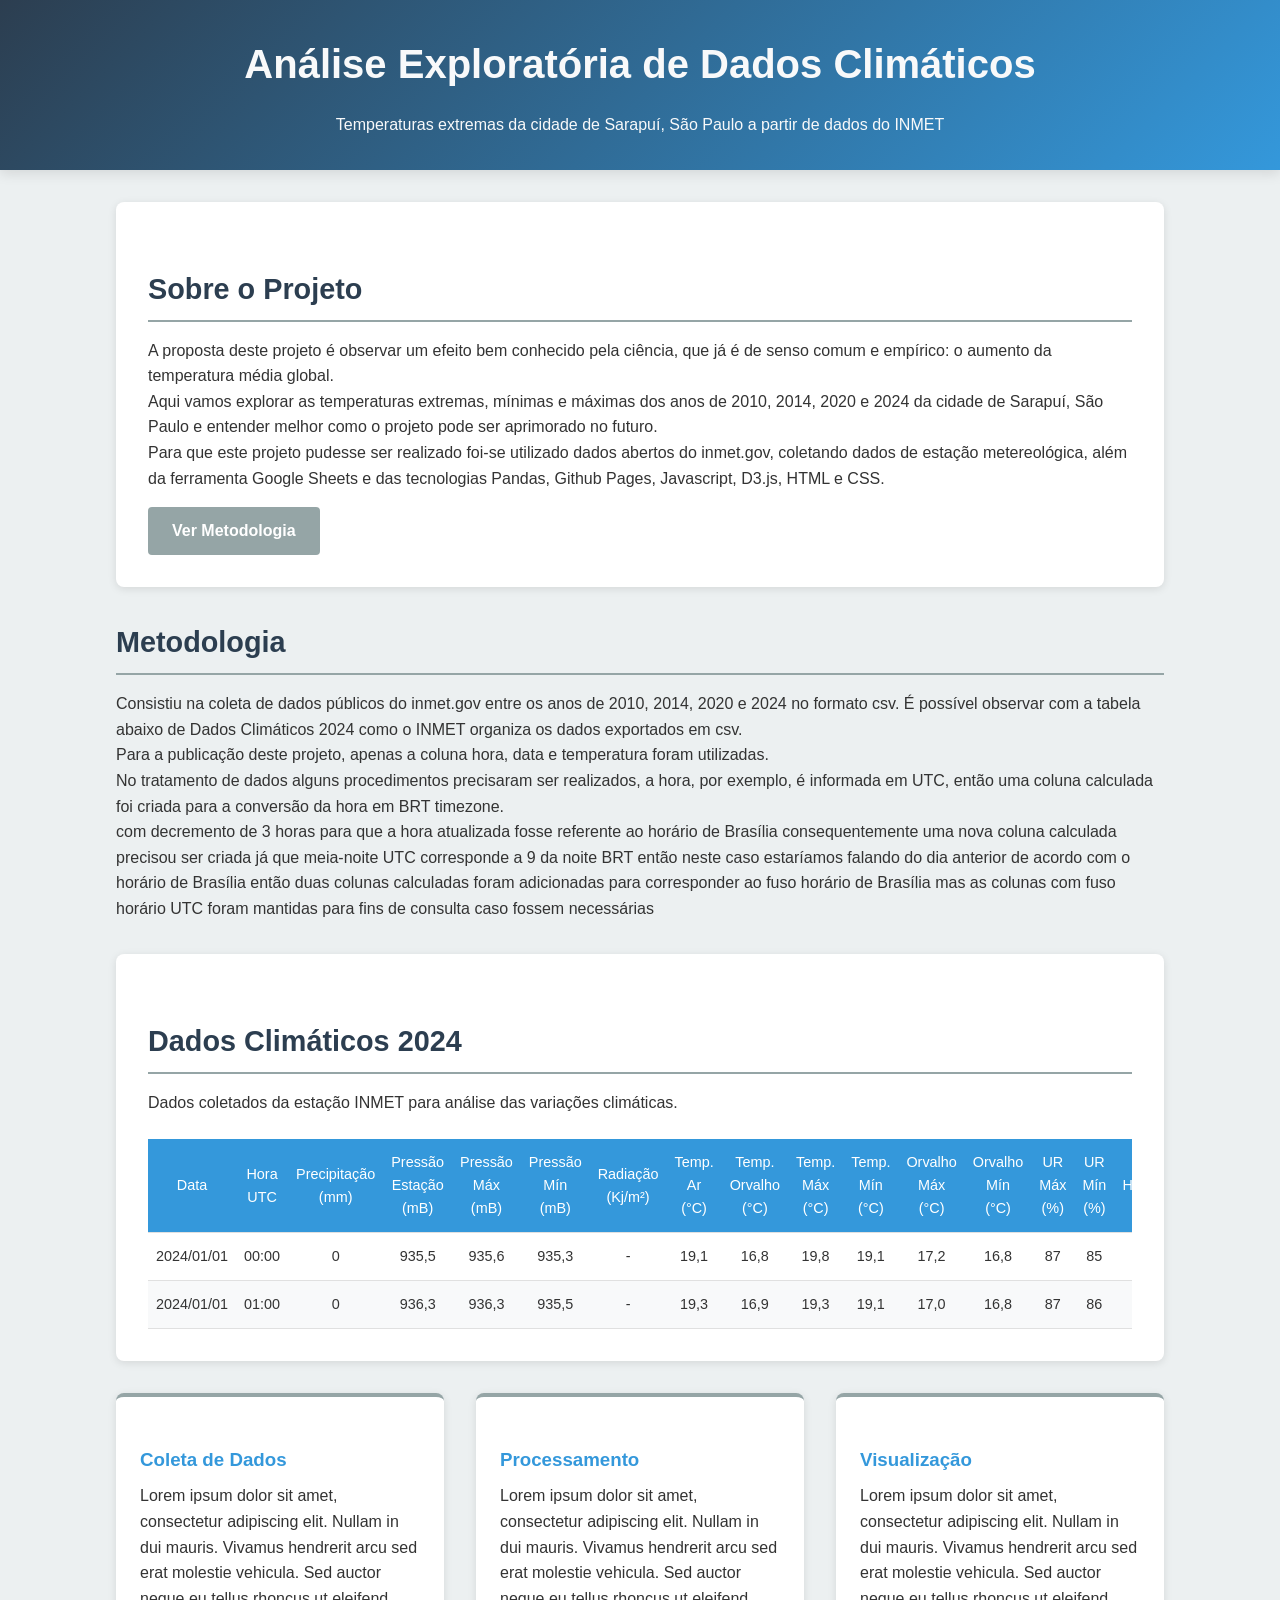
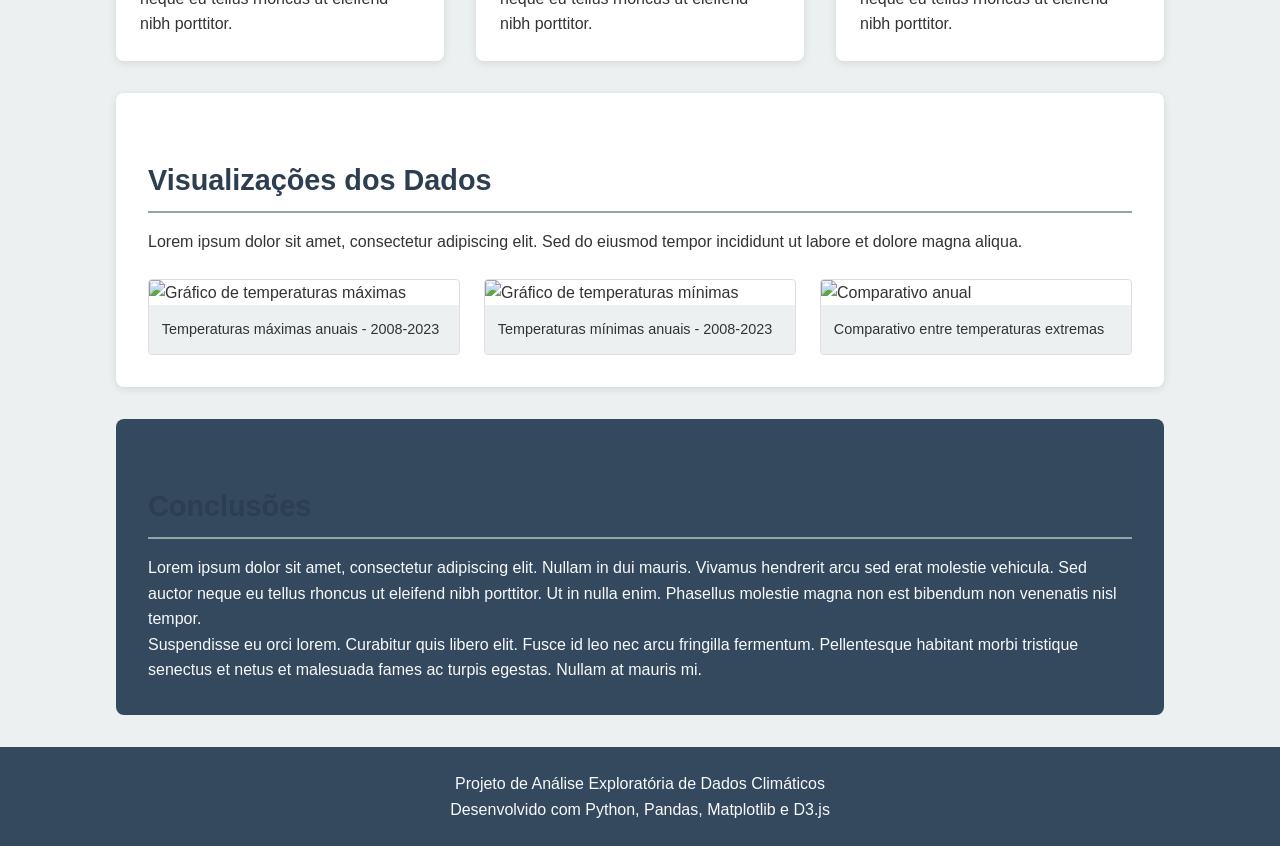
==== website/index.html @ 24cb168b "em desenvolvimento" ====
<!DOCTYPE html>
<html lang="pt-BR">

<head>
    <meta charset="UTF-8">
    <meta name="viewport" content="width=device-width, initial-scale=1.0">
    <title>Análise Climática - Dados INMET</title>
    <link rel="stylesheet" type="text/css" href="./style.css">
</head>

<body>
    <header>
        <div class="container">
            <h1>Análise Exploratória de Dados Climáticos</h1>
            <p>Temperaturas extremas da cidade de Sarapuí, São Paulo a partir de dados do INMET</p>
        </div>
    </header>

    <main class="container">
        <section class="intro">
            <h2>Sobre o Projeto</h2>
            <p>A proposta deste projeto é observar um efeito bem conhecido pela ciência, que já é de senso comum e
                empírico: o aumento da temperatura média global.</p>
            <p>Aqui vamos explorar as temperaturas extremas, mínimas e máximas dos anos de 2010, 2014, 2020 e 2024 da
                cidade de Sarapuí, São Paulo e entender melhor como o projeto pode ser aprimorado no futuro.</p>
            <p>Para que este projeto pudesse ser realizado foi-se utilizado dados abertos do inmet.gov, coletando dados
                de estação metereológica, além da ferramenta Google Sheets e das tecnologias Pandas, Github Pages, Javascript, D3.js,
                HTML e CSS.</p>

            <a href="#methodology" class="btn">Ver Metodologia</a>
        </section>

        <section id="methodology">
            <h2>Metodologia</h2>
            <p>Consistiu na coleta de dados públicos do inmet.gov entre os anos de 2010, 2014, 2020 e 2024 no formato csv. É possível observar com a tabela abaixo de Dados Climáticos 2024 como o INMET organiza os dados exportados em csv.
<p>Para a publicação deste projeto, apenas a coluna hora, data e temperatura foram utilizadas.</p>
                <p>No tratamento de dados alguns procedimentos precisaram ser realizados, a hora, por exemplo, é informada em UTC, então uma coluna calculada foi criada para a conversão da hora em BRT timezone.</p>
                com decremento de 3 horas para que a hora atualizada fosse referente ao horário de Brasília
                consequentemente
                uma nova coluna calculada precisou ser criada já que meia-noite UTC corresponde a 9 da noite BRT então
                neste caso estaríamos falando do dia anterior de acordo com o horário de Brasília então duas colunas
                calculadas
                foram adicionadas para corresponder ao fuso horário de Brasília mas as colunas com fuso horário UTC
                foram mantidas
                para fins de consulta caso fossem necessárias</p>
            <section class="data-table">
                <h2>Dados Climáticos 2024</h2>
                <p>Dados coletados da estação INMET para análise das variações climáticas.</p>

                <div class="table-container">
                    <table>
                        <thead>
                            <tr>
                                <th>Data</th>
                                <th>Hora UTC</th>
                                <th>Precipitação (mm)</th>
                                <th>Pressão Estação (mB)</th>
                                <th>Pressão Máx (mB)</th>
                                <th>Pressão Mín (mB)</th>
                                <th>Radiação (Kj/m²)</th>
                                <th>Temp. Ar (°C)</th>
                                <th>Temp. Orvalho (°C)</th>
                                <th>Temp. Máx (°C)</th>
                                <th>Temp. Mín (°C)</th>
                                <th>Orvalho Máx (°C)</th>
                                <th>Orvalho Mín (°C)</th>
                                <th>UR Máx (%)</th>
                                <th>UR Mín (%)</th>
                                <th>UR Horária (%)</th>
                                <th>Vento Dir. (°)</th>
                                <th>Vento Raj. (m/s)</th>
                                <th>Vento Vel. (m/s)</th>
                            </tr>
                        </thead>
                        <tbody>
                            <tr>
                                <td>2024/01/01</td>
                                <td>00:00</td>
                                <td>0</td>
                                <td>935,5</td>
                                <td>935,6</td>
                                <td>935,3</td>
                                <td>-</td>
                                <td>19,1</td>
                                <td>16,8</td>
                                <td>19,8</td>
                                <td>19,1</td>
                                <td>17,2</td>
                                <td>16,8</td>
                                <td>87</td>
                                <td>85</td>
                                <td>86</td>
                                <td>162</td>
                                <td>8,4</td>
                                <td>5,4</td>
                            </tr>
                            <tr>
                                <td>2024/01/01</td>
                                <td>01:00</td>
                                <td>0</td>
                                <td>936,3</td>
                                <td>936,3</td>
                                <td>935,5</td>
                                <td>-</td>
                                <td>19,3</td>
                                <td>16,9</td>
                                <td>19,3</td>
                                <td>19,1</td>
                                <td>17,0</td>
                                <td>16,8</td>
                                <td>87</td>
                                <td>86</td>
                                <td>86</td>
                                <td>164</td>
                                <td>10,5</td>
                                <td>3,7</td>
                            </tr>
                        </tbody>
                    </table>
                </div>
            </section>

            <div class="methodology">
                <div class="method-card">
                    <h3>Coleta de Dados</h3>
                    <p>Lorem ipsum dolor sit amet, consectetur adipiscing elit. Nullam in dui mauris. Vivamus hendrerit
                        arcu sed erat molestie vehicula. Sed auctor neque eu tellus rhoncus ut eleifend nibh porttitor.
                    </p>
                </div>

                <div class="method-card">
                    <h3>Processamento</h3>
                    <p>Lorem ipsum dolor sit amet, consectetur adipiscing elit. Nullam in dui mauris. Vivamus hendrerit
                        arcu sed erat molestie vehicula. Sed auctor neque eu tellus rhoncus ut eleifend nibh porttitor.
                    </p>
                </div>

                <div class="method-card">
                    <h3>Visualização</h3>
                    <p>Lorem ipsum dolor sit amet, consectetur adipiscing elit. Nullam in dui mauris. Vivamus hendrerit
                        arcu sed erat molestie vehicula. Sed auctor neque eu tellus rhoncus ut eleifend nibh porttitor.
                    </p>
                </div>
            </div>
        </section>

        <section class="visualizations">
            <h2>Visualizações dos Dados</h2>
            <p>Lorem ipsum dolor sit amet, consectetur adipiscing elit. Sed do eiusmod tempor incididunt ut labore et
                dolore magna aliqua.</p>

            <div class="gallery">
                <div class="gallery-item">
                    <img src="https://via.placeholder.com/600x400/1a5276/ffffff?text=Gráfico+1"
                        alt="Gráfico de temperaturas máximas">
                    <div class="gallery-caption">Temperaturas máximas anuais - 2008-2023</div>
                </div>

                <div class="gallery-item">
                    <img src="https://via.placeholder.com/600x400/2980b9/ffffff?text=Gráfico+2"
                        alt="Gráfico de temperaturas mínimas">
                    <div class="gallery-caption">Temperaturas mínimas anuais - 2008-2023</div>
                </div>

                <div class="gallery-item">
                    <img src="https://via.placeholder.com/600x400/e67e22/ffffff?text=Gráfico+3" alt="Comparativo anual">
                    <div class="gallery-caption">Comparativo entre temperaturas extremas</div>
                </div>
            </div>
        </section>

        <section class="conclusion">
            <h2>Conclusões</h2>
            <p>Lorem ipsum dolor sit amet, consectetur adipiscing elit. Nullam in dui mauris. Vivamus hendrerit arcu sed
                erat molestie vehicula. Sed auctor neque eu tellus rhoncus ut eleifend nibh porttitor. Ut in nulla enim.
                Phasellus molestie magna non est bibendum non venenatis nisl tempor.</p>

            <p>Suspendisse eu orci lorem. Curabitur quis libero elit. Fusce id leo nec arcu fringilla fermentum.
                Pellentesque habitant morbi tristique senectus et netus et malesuada fames ac turpis egestas. Nullam at
                mauris mi.</p>
        </section>
    </main>

    <footer>
        <div class="container">
            <p>Projeto de Análise Exploratória de Dados Climáticos</p>
            <p>Desenvolvido com Python, Pandas, Matplotlib e D3.js</p>
        </div>
    </footer>
    <script src="./script.js"></script>
</body>

</html>
---- website/style.css ----
:root {
    --primary-color: #2c3e50;    /* Azul escuro quase negro */
    --secondary-color: #3498db;  /* Azul médio vibrante */
    --accent-color: #95a5a6;     /* Cinza azulado suave */
    --light-color: #ecf0f1;      /* Branco gelado */
    --dark-color: #34495e;       /* Azul petróleo */
    --text-color: #333;          /* Cinza escuro para texto */
    --text-light: #f8f9fa;       /* Branco para texto escuro */
}
        
        * {
            margin: 0;
            padding: 0;
            box-sizing: border-box;
        }
        
        body {
            font-family: 'Segoe UI', Tahoma, Geneva, Verdana, sans-serif;
            line-height: 1.6;
            color: var(--text-color);
            background-color: var(--light-color);
        }
        
        header {
            background: linear-gradient(135deg, var(--primary-color), var(--secondary-color));
            color: var(--text-light);
            padding: 2rem 0;
            text-align: center;
            box-shadow: 0 4px 12px rgba(0, 0, 0, 0.1);
        }
        
        .container {
            width: 85%;
            max-width: 1200px;
            margin: 0 auto;
            padding: 0 20px;
        }
        
        h1 {
            font-size: 2.5rem;
            margin-bottom: 1rem;
        }
        
        h2 {
            color: var(--primary-color);
            margin: 2rem 0 1rem;
            font-size: 1.8rem;
            border-bottom: 2px solid var(--accent-color);
            padding-bottom: 0.5rem;
        }
        
        h3 {
            color: var(--secondary-color);
            margin: 1.5rem 0 0.5rem;
        }
        
        .intro {
            background-color: white;
            padding: 2rem;
            border-radius: 8px;
            box-shadow: 0 2px 8px rgba(0, 0, 0, 0.1);
            margin: 2rem 0;
        }
        
        .methodology {
            display: flex;
            flex-wrap: wrap;
            gap: 2rem;
            margin: 2rem 0;
        }
        
        .method-card {
            flex: 1 1 300px;
            background: white;
            padding: 1.5rem;
            border-radius: 8px;
            box-shadow: 0 2px 8px rgba(0, 0, 0, 0.1);
            border-top: 4px solid var(--accent-color);
        }
        
        .visualizations {
            background-color: white;
            padding: 2rem;
            border-radius: 8px;
            box-shadow: 0 2px 8px rgba(0, 0, 0, 0.1);
            margin: 2rem 0;
        }
        
        .gallery {
            display: grid;
            grid-template-columns: repeat(auto-fill, minmax(300px, 1fr));
            gap: 1.5rem;
            margin-top: 1.5rem;
        }
        
        .gallery-item {
            border: 1px solid #ddd;
            border-radius: 4px;
            overflow: hidden;
        }
        
        .gallery-item img {
            width: 100%;
            height: auto;
            display: block;
        }
        
        .gallery-caption {
            padding: 0.8rem;
            background-color: var(--light-color);
            font-size: 0.9rem;
        }
        
        .conclusion {
            background-color: var(--dark-color);
            color: var(--text-light);
            padding: 2rem;
            border-radius: 8px;
            margin: 2rem 0;
        }
        
        footer {
            background-color: var(--dark-color);
            color: var(--text-light);
            text-align: center;
            padding: 1.5rem 0;
            margin-top: 2rem;
        }
        
        .btn {
            display: inline-block;
            background-color: var(--accent-color);
            color: white;
            padding: 0.7rem 1.5rem;
            border-radius: 4px;
            text-decoration: none;
            font-weight: bold;
            margin-top: 1rem;
            transition: background-color 0.3s;
        }
        
        .btn:hover {
            background-color: #d35400;
        }
        
        @media (max-width: 768px) {
            .methodology {
                flex-direction: column;
            }
            
            h1 {
                font-size: 2rem;
            }
        }

.data-table {
    background-color: white;
    padding: 2rem;
    border-radius: 8px;
    box-shadow: 0 2px 8px rgba(0, 0, 0, 0.1);
    margin: 2rem 0;
}

.table-container {
    overflow-x: auto;
    margin-top: 1.5rem;
}

table {
    width: 100%;
    border-collapse: collapse;
    font-size: 0.9rem;
}

th, td {
    padding: 12px 8px;
    text-align: center;
    border-bottom: 1px solid #e0e0e0;
}

th {
    background-color: #3498db;
    color: white;
    font-weight: 500;
    position: sticky;
    top: 0;
}

tr:nth-child(even) {
    background-color: #f8f9fa;
}

tr:hover {
    background-color: #e3f2fd;
}

@media (max-width: 768px) {
    th, td {
        padding: 8px 4px;
        font-size: 0.8rem;
    }
    
    .data-table {
        padding: 1rem;
    }
}
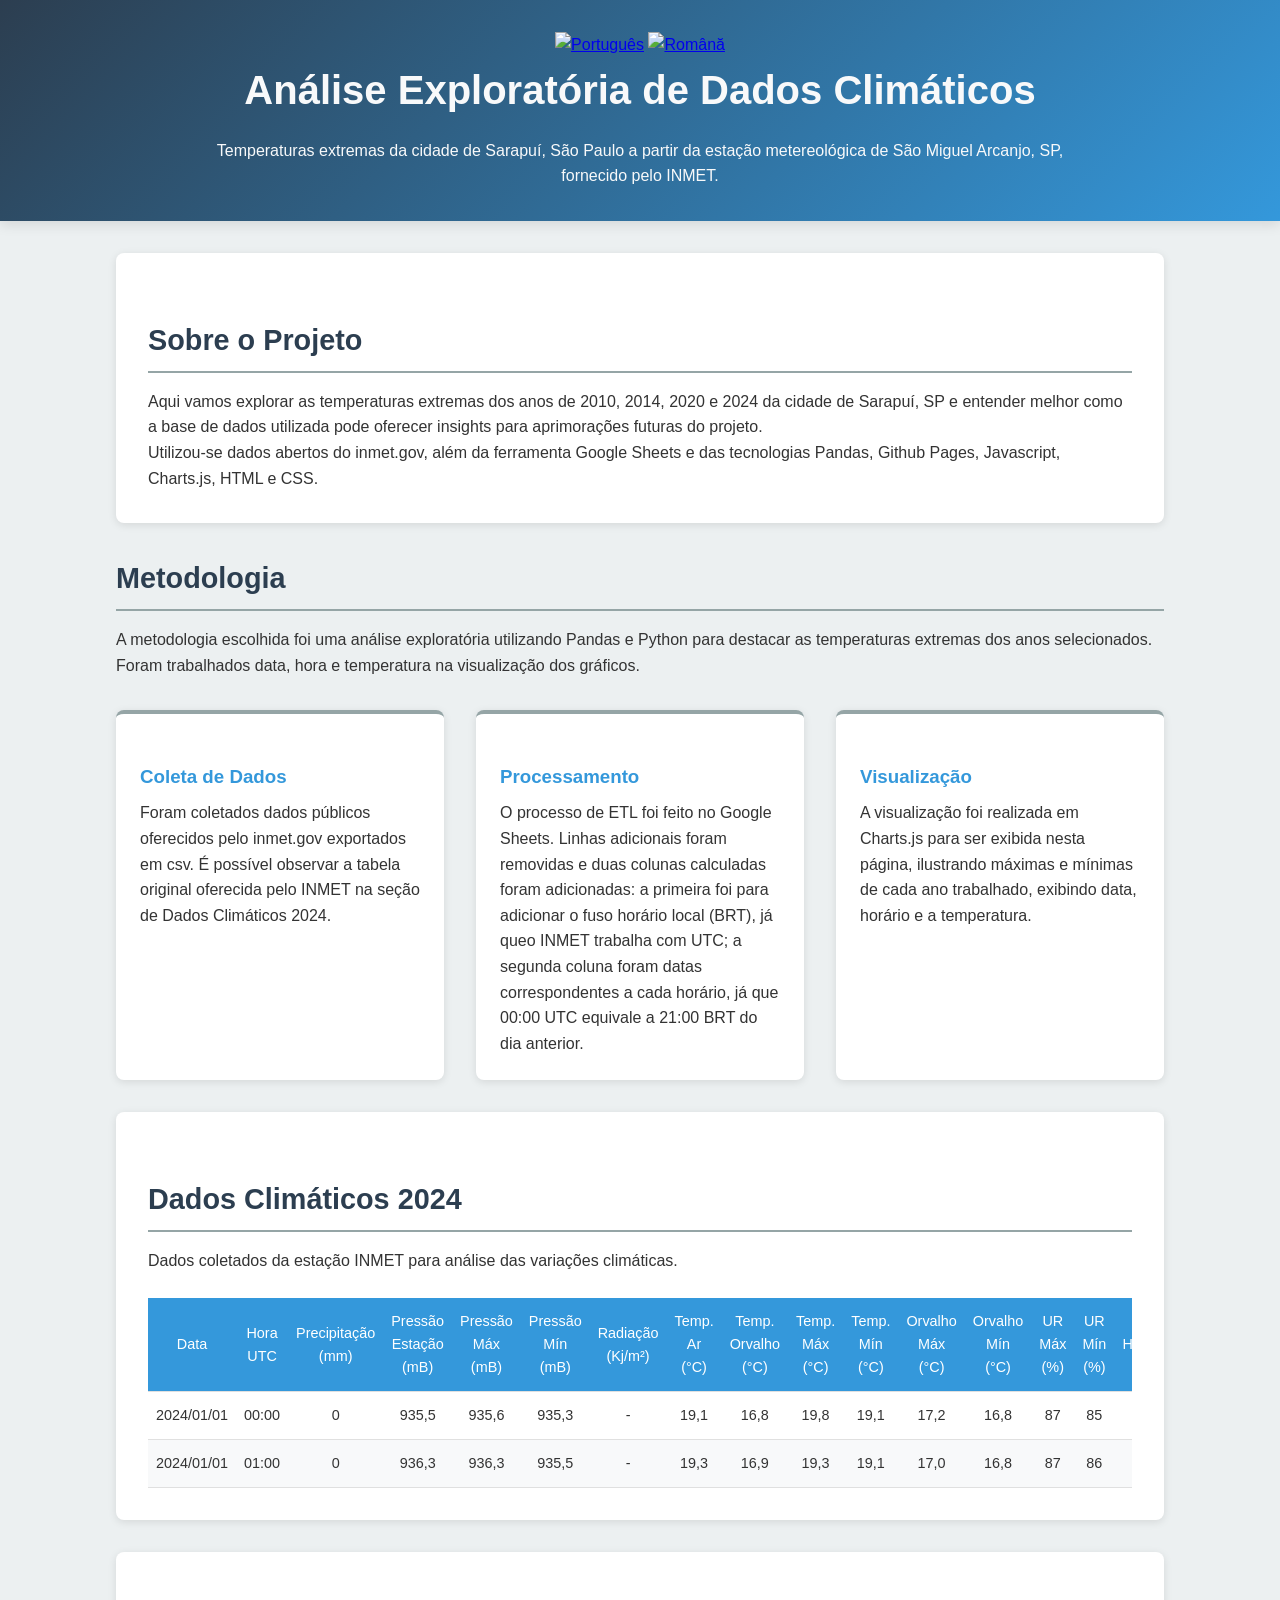
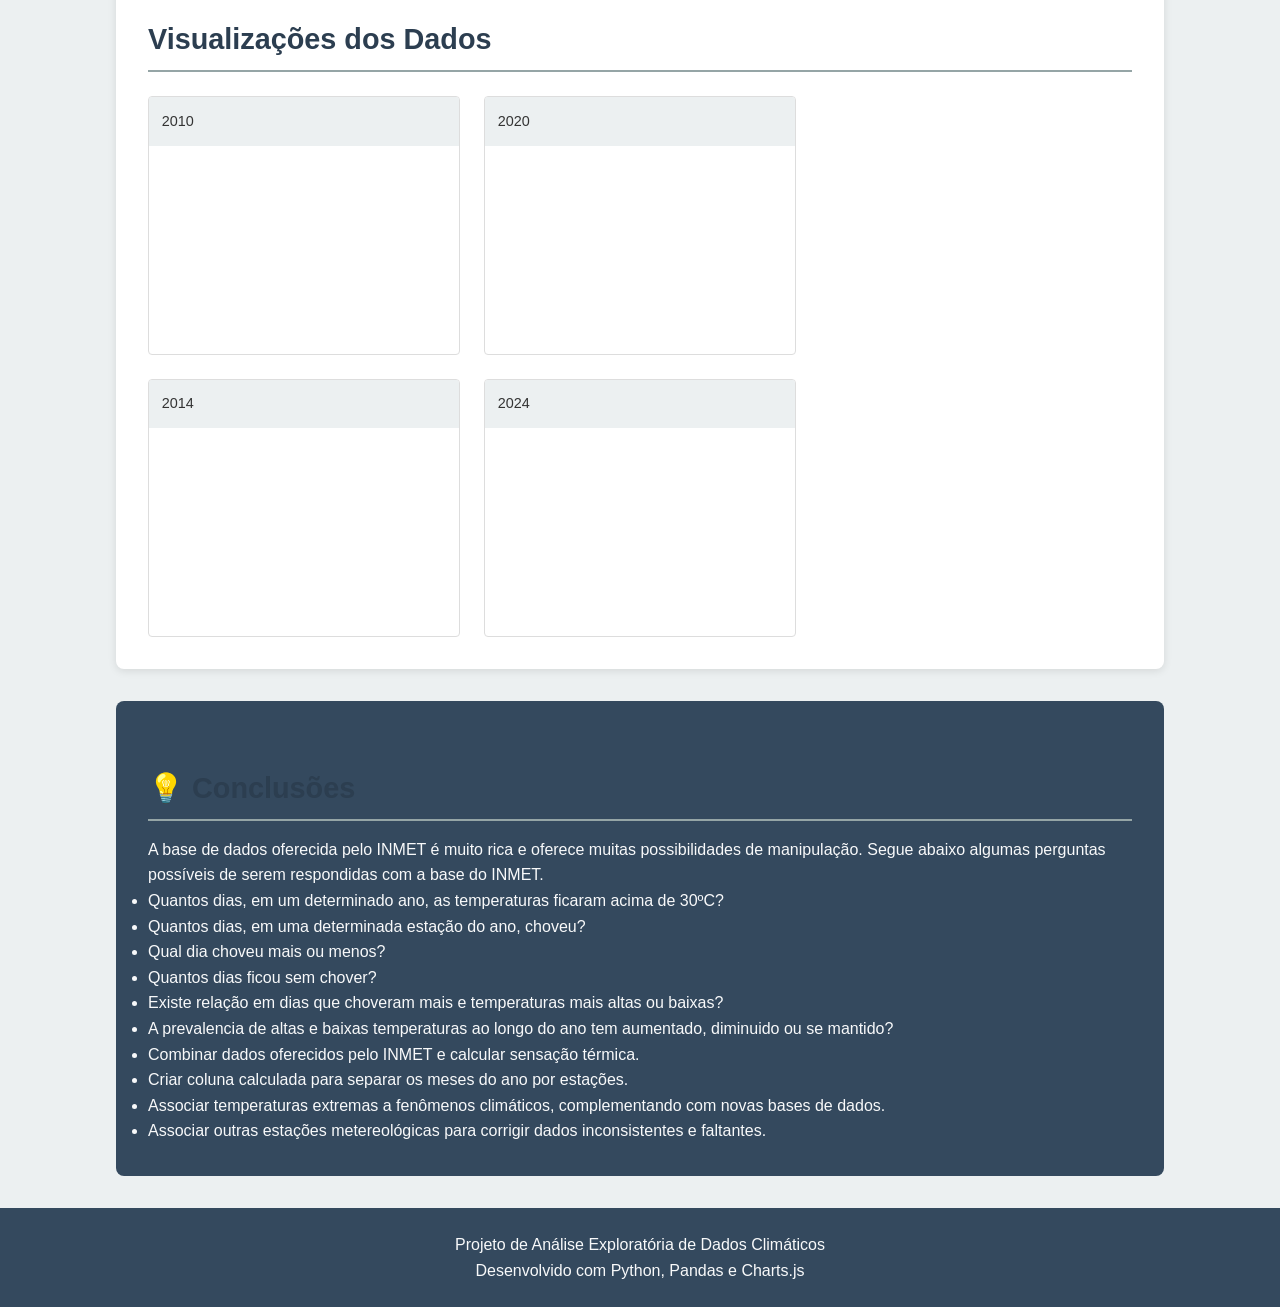
==== commit d01bc2a6: "versao beta do website" ====
--- a/website/index.html
+++ b/website/index.html
@@ -11,183 +11,200 @@
 <body>
     <header>
         <div class="container">
-            <h1>Análise Exploratória de Dados Climáticos</h1>
-            <p>Temperaturas extremas da cidade de Sarapuí, São Paulo a partir de dados do INMET</p>
-        </div>
+            <div class="language-switcher">
+                <a href="index.html" title="Português"><img src="https://flagcdn.com/w20/br.png" alt="Português"></a>
+                <a href="index-ro.html" title="Română"><img src="https://flagcdn.com/w20/ro.png" alt="Română"></a>
+            </div>
+            <div class="container">
+                <h1>Análise Exploratória de Dados Climáticos</h1>
+                <p>Temperaturas extremas da cidade de Sarapuí, São Paulo a partir da estação metereológica de São Miguel
+                    Arcanjo, SP, fornecido pelo INMET.</p>
+            </div>
     </header>
 
     <main class="container">
         <section class="intro">
             <h2>Sobre o Projeto</h2>
-            <p>A proposta deste projeto é observar um efeito bem conhecido pela ciência, que já é de senso comum e
-                empírico: o aumento da temperatura média global.</p>
-            <p>Aqui vamos explorar as temperaturas extremas, mínimas e máximas dos anos de 2010, 2014, 2020 e 2024 da
-                cidade de Sarapuí, São Paulo e entender melhor como o projeto pode ser aprimorado no futuro.</p>
-            <p>Para que este projeto pudesse ser realizado foi-se utilizado dados abertos do inmet.gov, coletando dados
-                de estação metereológica, além da ferramenta Google Sheets e das tecnologias Pandas, Github Pages, Javascript, D3.js,
-                HTML e CSS.</p>
-
-            <a href="#methodology" class="btn">Ver Metodologia</a>
+            <p>Aqui vamos explorar as temperaturas extremas dos anos de 2010, 2014, 2020 e 2024 da
+                cidade de Sarapuí, SP e entender melhor como a base de dados utilizada pode oferecer insights para
+                aprimorações futuras do projeto.</p>
+            <p>Utilizou-se dados abertos do inmet.gov, além da ferramenta Google Sheets e das tecnologias Pandas, Github
+                Pages,
+                Javascript, Charts.js, HTML e CSS.</p>
         </section>
 
         <section id="methodology">
             <h2>Metodologia</h2>
-            <p>Consistiu na coleta de dados públicos do inmet.gov entre os anos de 2010, 2014, 2020 e 2024 no formato csv. É possível observar com a tabela abaixo de Dados Climáticos 2024 como o INMET organiza os dados exportados em csv.
-<p>Para a publicação deste projeto, apenas a coluna hora, data e temperatura foram utilizadas.</p>
-                <p>No tratamento de dados alguns procedimentos precisaram ser realizados, a hora, por exemplo, é informada em UTC, então uma coluna calculada foi criada para a conversão da hora em BRT timezone.</p>
-                com decremento de 3 horas para que a hora atualizada fosse referente ao horário de Brasília
-                consequentemente
-                uma nova coluna calculada precisou ser criada já que meia-noite UTC corresponde a 9 da noite BRT então
-                neste caso estaríamos falando do dia anterior de acordo com o horário de Brasília então duas colunas
-                calculadas
-                foram adicionadas para corresponder ao fuso horário de Brasília mas as colunas com fuso horário UTC
-                foram mantidas
-                para fins de consulta caso fossem necessárias</p>
-            <section class="data-table">
-                <h2>Dados Climáticos 2024</h2>
-                <p>Dados coletados da estação INMET para análise das variações climáticas.</p>
-
-                <div class="table-container">
-                    <table>
-                        <thead>
-                            <tr>
-                                <th>Data</th>
-                                <th>Hora UTC</th>
-                                <th>Precipitação (mm)</th>
-                                <th>Pressão Estação (mB)</th>
-                                <th>Pressão Máx (mB)</th>
-                                <th>Pressão Mín (mB)</th>
-                                <th>Radiação (Kj/m²)</th>
-                                <th>Temp. Ar (°C)</th>
-                                <th>Temp. Orvalho (°C)</th>
-                                <th>Temp. Máx (°C)</th>
-                                <th>Temp. Mín (°C)</th>
-                                <th>Orvalho Máx (°C)</th>
-                                <th>Orvalho Mín (°C)</th>
-                                <th>UR Máx (%)</th>
-                                <th>UR Mín (%)</th>
-                                <th>UR Horária (%)</th>
-                                <th>Vento Dir. (°)</th>
-                                <th>Vento Raj. (m/s)</th>
-                                <th>Vento Vel. (m/s)</th>
-                            </tr>
-                        </thead>
-                        <tbody>
-                            <tr>
-                                <td>2024/01/01</td>
-                                <td>00:00</td>
-                                <td>0</td>
-                                <td>935,5</td>
-                                <td>935,6</td>
-                                <td>935,3</td>
-                                <td>-</td>
-                                <td>19,1</td>
-                                <td>16,8</td>
-                                <td>19,8</td>
-                                <td>19,1</td>
-                                <td>17,2</td>
-                                <td>16,8</td>
-                                <td>87</td>
-                                <td>85</td>
-                                <td>86</td>
-                                <td>162</td>
-                                <td>8,4</td>
-                                <td>5,4</td>
-                            </tr>
-                            <tr>
-                                <td>2024/01/01</td>
-                                <td>01:00</td>
-                                <td>0</td>
-                                <td>936,3</td>
-                                <td>936,3</td>
-                                <td>935,5</td>
-                                <td>-</td>
-                                <td>19,3</td>
-                                <td>16,9</td>
-                                <td>19,3</td>
-                                <td>19,1</td>
-                                <td>17,0</td>
-                                <td>16,8</td>
-                                <td>87</td>
-                                <td>86</td>
-                                <td>86</td>
-                                <td>164</td>
-                                <td>10,5</td>
-                                <td>3,7</td>
-                            </tr>
-                        </tbody>
-                    </table>
-                </div>
-            </section>
+            <p>A metodologia escolhida foi uma análise exploratória utilizando Pandas e Python para destacar
+                as temperaturas extremas dos anos selecionados.</p>
+            <p>Foram trabalhados data, hora e temperatura na visualização dos gráficos.</p>
 
             <div class="methodology">
                 <div class="method-card">
                     <h3>Coleta de Dados</h3>
-                    <p>Lorem ipsum dolor sit amet, consectetur adipiscing elit. Nullam in dui mauris. Vivamus hendrerit
-                        arcu sed erat molestie vehicula. Sed auctor neque eu tellus rhoncus ut eleifend nibh porttitor.
-                    </p>
+                    <p>Foram coletados dados públicos oferecidos pelo inmet.gov exportados em csv. É possível observar a
+                        tabela original oferecida pelo INMET na seção de Dados Climáticos 2024.</p>
                 </div>
 
                 <div class="method-card">
                     <h3>Processamento</h3>
-                    <p>Lorem ipsum dolor sit amet, consectetur adipiscing elit. Nullam in dui mauris. Vivamus hendrerit
-                        arcu sed erat molestie vehicula. Sed auctor neque eu tellus rhoncus ut eleifend nibh porttitor.
-                    </p>
+                    <p>O processo de ETL foi feito no Google Sheets. Linhas adicionais foram removidas e duas colunas
+                        calculadas foram adicionadas: a primeira foi para adicionar o fuso horário local (BRT), já queo
+                        INMET trabalha com UTC; a segunda coluna foram datas correspondentes a cada horário, já que
+                        00:00 UTC equivale a 21:00 BRT do dia anterior.</p>
                 </div>
 
                 <div class="method-card">
                     <h3>Visualização</h3>
-                    <p>Lorem ipsum dolor sit amet, consectetur adipiscing elit. Nullam in dui mauris. Vivamus hendrerit
-                        arcu sed erat molestie vehicula. Sed auctor neque eu tellus rhoncus ut eleifend nibh porttitor.
+                    <p>
+                        A visualização foi realizada em Charts.js para ser exibida nesta página, ilustrando máximas e
+                        mínimas de cada ano trabalhado, exibindo data, horário e a temperatura.
                     </p>
                 </div>
+            </div>
+        </section>
+
+        <section class="data-table">
+            <h2>Dados Climáticos 2024</h2>
+            <p>Dados coletados da estação INMET para análise das variações climáticas.</p>
+
+            <div class="table-container">
+                <table>
+                    <thead>
+                        <tr>
+                            <th>Data</th>
+                            <th>Hora UTC</th>
+                            <th>Precipitação (mm)</th>
+                            <th>Pressão Estação (mB)</th>
+                            <th>Pressão Máx (mB)</th>
+                            <th>Pressão Mín (mB)</th>
+                            <th>Radiação (Kj/m²)</th>
+                            <th>Temp. Ar (°C)</th>
+                            <th>Temp. Orvalho (°C)</th>
+                            <th>Temp. Máx (°C)</th>
+                            <th>Temp. Mín (°C)</th>
+                            <th>Orvalho Máx (°C)</th>
+                            <th>Orvalho Mín (°C)</th>
+                            <th>UR Máx (%)</th>
+                            <th>UR Mín (%)</th>
+                            <th>UR Horária (%)</th>
+                            <th>Vento Dir. (°)</th>
+                            <th>Vento Raj. (m/s)</th>
+                            <th>Vento Vel. (m/s)</th>
+                        </tr>
+                    </thead>
+                    <tbody>
+                        <tr>
+                            <td>2024/01/01</td>
+                            <td>00:00</td>
+                            <td>0</td>
+                            <td>935,5</td>
+                            <td>935,6</td>
+                            <td>935,3</td>
+                            <td>-</td>
+                            <td>19,1</td>
+                            <td>16,8</td>
+                            <td>19,8</td>
+                            <td>19,1</td>
+                            <td>17,2</td>
+                            <td>16,8</td>
+                            <td>87</td>
+                            <td>85</td>
+                            <td>86</td>
+                            <td>162</td>
+                            <td>8,4</td>
+                            <td>5,4</td>
+                        </tr>
+                        <tr>
+                            <td>2024/01/01</td>
+                            <td>01:00</td>
+                            <td>0</td>
+                            <td>936,3</td>
+                            <td>936,3</td>
+                            <td>935,5</td>
+                            <td>-</td>
+                            <td>19,3</td>
+                            <td>16,9</td>
+                            <td>19,3</td>
+                            <td>19,1</td>
+                            <td>17,0</td>
+                            <td>16,8</td>
+                            <td>87</td>
+                            <td>86</td>
+                            <td>86</td>
+                            <td>164</td>
+                            <td>10,5</td>
+                            <td>3,7</td>
+                        </tr>
+                    </tbody>
+                </table>
             </div>
         </section>
 
         <section class="visualizations">
             <h2>Visualizações dos Dados</h2>
-            <p>Lorem ipsum dolor sit amet, consectetur adipiscing elit. Sed do eiusmod tempor incididunt ut labore et
-                dolore magna aliqua.</p>
 
             <div class="gallery">
                 <div class="gallery-item">
-                    <img src="https://via.placeholder.com/600x400/1a5276/ffffff?text=Gráfico+1"
-                        alt="Gráfico de temperaturas máximas">
-                    <div class="gallery-caption">Temperaturas máximas anuais - 2008-2023</div>
-                </div>
-
-                <div class="gallery-item">
-                    <img src="https://via.placeholder.com/600x400/2980b9/ffffff?text=Gráfico+2"
-                        alt="Gráfico de temperaturas mínimas">
-                    <div class="gallery-caption">Temperaturas mínimas anuais - 2008-2023</div>
-                </div>
-
-                <div class="gallery-item">
-                    <img src="https://via.placeholder.com/600x400/e67e22/ffffff?text=Gráfico+3" alt="Comparativo anual">
-                    <div class="gallery-caption">Comparativo entre temperaturas extremas</div>
+                    <div class="gallery-caption">2010</div>
+                    <div class="chart-container">
+                        <canvas id="myChart2010" width="400" height="200"></canvas>
+                    </div>
+                </div>
+
+                <div class="gallery-item">
+                    <div class="gallery-caption">2020</div>
+                    <canvas id="myChart2020" width="400" height="200"></canvas>
+                    <div class="chart-container">
+                    </div>
+                </div>
+            </div>
+            <div class="gallery">
+                <div class="gallery-item">
+                    <div class="gallery-caption">2014</div>
+                    <canvas id="myChart2014" width="400" height="200"></canvas>
+                    <div class="chart-container">
+                    </div>
+                </div>
+
+                <div class="gallery-item">
+                    <div class="gallery-caption">2024</div>
+                    <canvas id="myChart2024" width="400" height="200"></canvas>
+                    <div class="chart-container">
+                    </div>
                 </div>
             </div>
         </section>
 
         <section class="conclusion">
-            <h2>Conclusões</h2>
-            <p>Lorem ipsum dolor sit amet, consectetur adipiscing elit. Nullam in dui mauris. Vivamus hendrerit arcu sed
-                erat molestie vehicula. Sed auctor neque eu tellus rhoncus ut eleifend nibh porttitor. Ut in nulla enim.
-                Phasellus molestie magna non est bibendum non venenatis nisl tempor.</p>
-
-            <p>Suspendisse eu orci lorem. Curabitur quis libero elit. Fusce id leo nec arcu fringilla fermentum.
-                Pellentesque habitant morbi tristique senectus et netus et malesuada fames ac turpis egestas. Nullam at
-                mauris mi.</p>
+            <h2>💡 Conclusões</h2>
+            <p>A base de dados oferecida pelo INMET é muito rica e oferece muitas possibilidades de manipulação. Segue
+                abaixo algumas perguntas possíveis de serem respondidas com a base do INMET.</p>
+            <ul>
+                <li>Quantos dias, em um determinado ano, as temperaturas ficaram acima de 30ºC?</li>
+                <li>Quantos dias, em uma determinada estação do ano, choveu?</li>
+                <li>Qual dia choveu mais ou menos?</li>
+                <li>Quantos dias ficou sem chover?</li>
+                <li>Existe relação em dias que choveram mais e temperaturas mais altas ou baixas?</li>
+                <li>A prevalencia de altas e baixas temperaturas ao longo do ano tem aumentado, diminuido ou se mantido?
+                </li>
+                <li>Combinar dados oferecidos pelo INMET e calcular sensação térmica.</li>
+                <li>Criar coluna calculada para separar os meses do ano por estações.</li>
+                <li>Associar temperaturas extremas a fenômenos climáticos, complementando com novas bases de dados.</li>
+                <li>Associar outras estações metereológicas para corrigir dados inconsistentes e faltantes.</li>
+            </ul>
         </section>
     </main>
 
     <footer>
         <div class="container">
             <p>Projeto de Análise Exploratória de Dados Climáticos</p>
-            <p>Desenvolvido com Python, Pandas, Matplotlib e D3.js</p>
+            <p>Desenvolvido com Python, Pandas e Charts.js</p>
         </div>
     </footer>
+    <script src="https://cdn.jsdelivr.net/npm/chart.js"></script>
     <script src="./script.js"></script>
+    <script src="./chart.js"></script>
 </body>
 
 </html>
